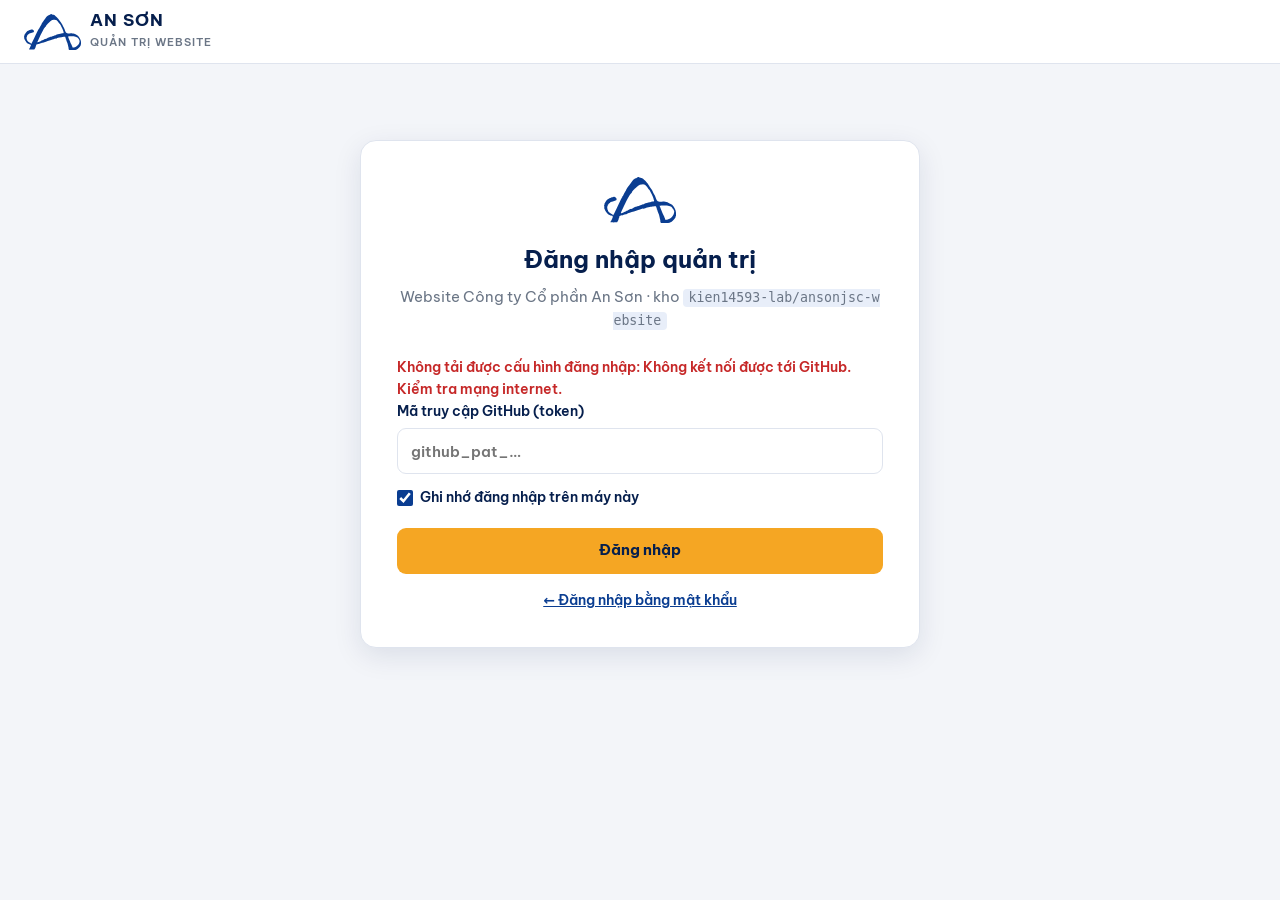
==== admin/index.html @ 313c27a5 "Thêm trang quản trị bài viết, mục Tin tức và workflow xuất bản tự động - admin/: đăng nhập tên + mật" ====
<!DOCTYPE html>
<html lang="vi">
<head>
<meta charset="utf-8">
<meta name="viewport" content="width=device-width, initial-scale=1">
<meta name="robots" content="noindex, nofollow">
<title>Quản trị website – Công ty Cổ phần An Sơn</title>
<link rel="icon" href="../assets/img/favicon.ico" sizes="32x32">
<link rel="preconnect" href="https://fonts.googleapis.com">
<link rel="preconnect" href="https://fonts.gstatic.com" crossorigin>
<link href="https://fonts.googleapis.com/css2?family=Be+Vietnam+Pro:wght@400;500;600;700;800&display=swap" rel="stylesheet">
<link rel="stylesheet" href="https://uicdn.toast.com/editor/latest/toastui-editor.min.css">
<link rel="stylesheet" href="admin.css">
</head>
<body>

<!-- ===== Thanh trên cùng ===== -->
<header class="topbar">
  <a class="brand" href="../index.html" target="_blank" rel="noopener" title="Mở website">
    <img src="../assets/img/logo-mark.svg" alt="An Sơn" width="56" height="36">
    <span><strong>AN SƠN</strong><small>Quản trị website</small></span>
  </a>
  <nav class="topnav" id="topnav" hidden>
    <button class="navbtn active" data-go="list">Bài viết</button>
    <a class="navbtn" href="../tin-tuc.html" target="_blank" rel="noopener">Xem website ↗</a>
  </nav>
  <div class="userbox" id="userbox" hidden>
    <img id="user-avatar" alt="" width="28" height="28">
    <span id="user-login"></span>
    <button class="btn btn-ghost btn-sm" id="btn-password" type="button" title="Đổi mật khẩu hoặc token">Đổi mật khẩu</button>
    <button class="btn btn-ghost btn-sm" id="btn-logout" type="button">Đăng xuất</button>
  </div>
</header>

<!-- ===== Trạng thái xuất bản ===== -->
<div class="deploy" id="deploy" hidden>
  <span class="dot"></span>
  <span class="msg" id="deploy-msg"></span>
  <a id="deploy-link" href="#" target="_blank" rel="noopener" hidden>Xem trang ↗</a>
  <button class="close" id="deploy-close" type="button" aria-label="Đóng">×</button>
</div>

<main class="main">

  <!-- ===== Đăng nhập ===== -->
  <section class="view" id="view-login">
    <div class="login-card">
      <div class="login-head">
        <img src="../assets/img/logo-mark.svg" alt="" width="72" height="46">
        <h1>Đăng nhập quản trị</h1>
        <p class="muted">Website Công ty Cổ phần An Sơn · kho <code id="repo-name"></code></p>
      </div>
      <div class="loading" id="login-loading"><span class="spinner"></span> Đang kiểm tra cấu hình đăng nhập…</div>
      <p class="error" id="login-fatal" hidden></p>

      <!-- Đăng nhập bằng tên + mật khẩu -->
      <form id="login-form" class="login-form" hidden>
        <label>Tên đăng nhập
          <input type="text" id="user-input" autocomplete="username" required spellcheck="false" autocapitalize="off">
        </label>
        <label>Mật khẩu
          <span class="pw-row">
            <input type="password" id="pass-input" autocomplete="current-password" required>
            <button type="button" class="btn btn-ghost btn-sm pw-toggle" data-for="pass-input">Hiện</button>
          </span>
        </label>
        <label class="check"><input type="checkbox" id="remember" checked> Ghi nhớ đăng nhập trên máy này</label>
        <button class="btn btn-primary" type="submit" id="btn-login">Đăng nhập</button>
        <p class="error" id="login-error" hidden></p>
        <p class="links small">
          <button type="button" class="link-btn" id="link-reset">Quên mật khẩu / thiết lập lại</button> ·
          <button type="button" class="link-btn" id="link-token-login">Đăng nhập bằng token GitHub</button>
        </p>
      </form>

      <!-- Đăng nhập bằng token GitHub (dành cho chủ kho) -->
      <form id="token-form" class="login-form" hidden autocomplete="off">
        <label>Mã truy cập GitHub (token)
          <input type="password" id="token-input" placeholder="github_pat_…" spellcheck="false" autocomplete="off">
        </label>
        <label class="check"><input type="checkbox" id="remember-token" checked> Ghi nhớ đăng nhập trên máy này</label>
        <button class="btn btn-primary" type="submit" id="btn-token-login">Đăng nhập</button>
        <p class="error" id="token-error" hidden></p>
        <p class="links small"><button type="button" class="link-btn" id="link-pass-login">← Đăng nhập bằng mật khẩu</button></p>
      </form>
    </div>
  </section>

  <!-- ===== Thiết lập đăng nhập (lần đầu / đổi mật khẩu / đổi token) ===== -->
  <section class="view" id="view-setup" hidden>
    <div class="login-card wide">
      <div class="login-head">
        <img src="../assets/img/logo-mark.svg" alt="" width="72" height="46">
        <h1 id="setup-title">Thiết lập đăng nhập</h1>
        <p class="muted" id="setup-intro">Chỉ làm một lần. Sau bước này, người được cấp mật khẩu có thể đăng nhập bằng <strong>tên đăng nhập + mật khẩu</strong> từ bất kỳ máy nào.</p>
      </div>
      <form id="setup-form" autocomplete="off">
        <section class="step">
          <h3><span class="num">1</span> Mã truy cập GitHub (token)</h3>
          <details class="help" id="setup-help" open>
            <summary>Cách tạo token (khoảng 1 phút)</summary>
            <ol>
              <li>Đăng nhập GitHub bằng tài khoản <strong id="help-owner"></strong>, rồi mở <a id="help-token-link" href="https://github.com/settings/personal-access-tokens/new" target="_blank" rel="noopener">github.com/settings/personal-access-tokens/new</a>.</li>
              <li><em>Token name</em>: <code>Quan tri website</code>. <em>Expiration</em>: chọn <strong>Custom</strong> và đặt ngày xa nhất được phép (tối đa 1 năm; khi hết hạn chỉ cần thiết lập lại).</li>
              <li><em>Repository access</em> → <strong>Only select repositories</strong> → chọn <code id="help-repo"></code>.</li>
              <li><em>Permissions</em> → <em>Repository permissions</em> → <strong>Contents: Read and write</strong> (Metadata tự bật ở mức Read).</li>
              <li>Bấm <strong>Generate token</strong>, sao chép chuỗi <code>github_pat_…</code> và dán vào ô dưới.</li>
            </ol>
          </details>
          <label>Token <span class="muted" id="setup-token-note"></span>
            <input type="password" id="setup-token" placeholder="github_pat_…" spellcheck="false" autocomplete="off">
          </label>
        </section>

        <section class="step">
          <h3><span class="num">2</span> Tên đăng nhập và mật khẩu</h3>
          <label>Tên đăng nhập
            <input type="text" id="setup-user" value="admin" required maxlength="32" spellcheck="false" autocapitalize="off" autocomplete="off">
          </label>
          <label>Mật khẩu <span class="muted">(tối thiểu 12 ký tự – đã tạo sẵn mật khẩu mạnh, bạn có thể tự đổi)</span>
            <span class="pw-row">
              <input type="text" id="setup-pass" required minlength="12" spellcheck="false" autocomplete="new-password">
              <button type="button" class="btn btn-ghost btn-sm" id="btn-gen-pass" title="Tạo mật khẩu khác">⟳</button>
              <button type="button" class="btn btn-ghost btn-sm" id="btn-copy-pass">Sao chép</button>
            </span>
            <small id="pass-strength"></small>
          </label>
          <p class="note warn"><strong>Hãy lưu mật khẩu này lại ngay.</strong> Mật khẩu không được lưu ở bất kỳ đâu và không thể khôi phục – nếu quên, chỉ có thể thiết lập lại bằng token GitHub mới. Ai biết mật khẩu đều có thể đăng bài, sửa bài.</p>
        </section>

        <div class="row between">
          <label class="check"><input type="checkbox" id="setup-remember" checked> Ghi nhớ đăng nhập trên máy này</label>
          <span class="row">
            <button type="button" class="btn btn-ghost" id="setup-cancel">Huỷ</button>
            <button class="btn btn-primary" type="submit" id="btn-setup">Hoàn tất thiết lập</button>
          </span>
        </div>
        <p class="error" id="setup-error" hidden></p>
        <p class="links small" id="setup-skip-row"><button type="button" class="link-btn" id="link-setup-skip">Bỏ qua – đăng nhập bằng token GitHub</button></p>
      </form>
    </div>
  </section>

  <!-- ===== Danh sách bài viết ===== -->
  <section class="view" id="view-list" hidden>
    <div class="page-head">
      <div>
        <h1>Bài viết</h1>
        <p class="muted" id="list-summary">Đang tải…</p>
      </div>
      <div class="actions">
        <input type="search" id="search" placeholder="Tìm bài viết…">
        <button class="btn btn-ghost" id="btn-reload" type="button" title="Tải lại danh sách">⟳</button>
        <button class="btn btn-primary" id="btn-new" type="button">+ Viết bài mới</button>
      </div>
    </div>
    <div class="table-card">
      <table class="posts" id="posts-table">
        <thead><tr><th>Tiêu đề</th><th>Danh mục</th><th>Ngày đăng</th><th>Trạng thái</th><th class="right">Thao tác</th></tr></thead>
        <tbody id="posts-body"></tbody>
      </table>
      <div class="empty" id="posts-empty" hidden>
        <p><strong>Chưa có bài viết nào.</strong></p>
        <p class="muted">Bấm “Viết bài mới” để đăng bài đầu tiên.</p>
      </div>
      <div class="loading" id="posts-loading"><span class="spinner"></span> Đang tải danh sách bài viết…</div>
    </div>
  </section>

  <!-- ===== Soạn / sửa bài ===== -->
  <section class="view" id="view-editor" hidden>
    <div class="page-head">
      <div>
        <button class="btn btn-ghost btn-sm" id="btn-back" type="button">← Danh sách</button>
        <h1 id="editor-title">Viết bài mới</h1>
      </div>
      <div class="actions">
        <label class="check publish"><input type="checkbox" id="f-published" checked> Hiển thị trên website</label>
        <button class="btn btn-ghost" id="btn-cancel" type="button">Huỷ</button>
        <button class="btn btn-primary" id="btn-save" type="button">Lưu &amp; xuất bản</button>
      </div>
    </div>

    <div class="editor-grid">
      <div class="editor-main">
        <label>Tiêu đề bài viết *
          <input type="text" id="f-title" placeholder="Ví dụ: Khởi công dự án nâng cấp đường ĐT.782" required maxlength="160">
        </label>
        <label>Tóm tắt <span class="muted">(hiển thị ở danh sách tin &amp; khi chia sẻ mạng xã hội)</span>
          <textarea id="f-summary" rows="2" maxlength="300" placeholder="1–2 câu tóm tắt nội dung bài viết"></textarea>
        </label>
        <div class="field">
          <span class="label">Nội dung *</span>
          <div id="editor"></div>
          <textarea id="f-body-fallback" rows="18" hidden placeholder="Nội dung bài viết (định dạng Markdown)"></textarea>
        </div>
      </div>
      <aside class="editor-side">
        <div class="side-card">
          <h3>Thông tin</h3>
          <label>Danh mục
            <select id="f-category"></select>
          </label>
          <label>Ngày đăng
            <input type="date" id="f-date">
          </label>
          <label>Đường dẫn (slug)
            <input type="text" id="f-slug" spellcheck="false" placeholder="tu-dong-tao-tu-tieu-de">
            <small class="muted">Địa chỉ bài: <code id="slug-preview">tin-tuc/…html</code></small>
          </label>
        </div>
        <div class="side-card">
          <h3>Ảnh đại diện</h3>
          <div class="cover" id="cover-box">
            <img id="cover-img" alt="" hidden>
            <span class="placeholder" id="cover-placeholder">Chưa có ảnh</span>
          </div>
          <div class="row">
            <label class="btn btn-ghost btn-sm file-btn">Tải ảnh lên<input type="file" id="f-cover-file" accept="image/*" hidden></label>
            <button class="btn btn-ghost btn-sm" id="btn-cover-clear" type="button">Bỏ ảnh</button>
          </div>
          <small class="muted">Nên dùng ảnh ngang tỷ lệ 16:9, dưới 1 MB.</small>
          <input type="hidden" id="f-cover">
        </div>
        <div class="side-card muted small">
          <strong>Mẹo:</strong> dán ảnh trực tiếp vào khung soạn thảo để tải lên. Liên kết tới trang khác của website dùng dạng <code>../lien-he.html</code>.
        </div>
      </aside>
    </div>
  </section>
</main>

<div class="toast-wrap" id="toasts"></div>

<!-- Hộp thoại xác nhận -->
<dialog id="confirm">
  <form method="dialog">
    <h3 id="confirm-title">Xác nhận</h3>
    <p id="confirm-msg"></p>
    <div class="row right">
      <button class="btn btn-ghost" value="cancel">Huỷ</button>
      <button class="btn btn-danger" value="ok" id="confirm-ok">Xoá</button>
    </div>
  </form>
</dialog>

<script src="https://uicdn.toast.com/editor/latest/toastui-editor-all.min.js"></script>
<script src="config.js"></script>
<script src="admin.js"></script>
</body>
</html>
---- admin/admin.css ----
/* Trang quản trị – ANSON JSC */
:root {
  --navy: #0a3d91; --navy-700: #082f70; --navy-900: #061f4d; --navy-50: #e8eef9;
  --accent: #f5a623; --bg: #f3f5f9; --line: #dfe4ee; --text: #1a2233; --muted: #6b7686;
  --danger: #c62828; --ok: #1b8a4b; --radius: 12px; --shadow: 0 8px 28px rgba(6, 31, 77, 0.10);
  --font: "Be Vietnam Pro", system-ui, -apple-system, "Segoe UI", Roboto, Arial, sans-serif;
}
* { box-sizing: border-box; }
html, body { margin: 0; }
body { font-family: var(--font); color: var(--text); background: var(--bg); font-size: 15px; line-height: 1.55; min-height: 100vh; }
a { color: var(--navy); text-decoration: none; }
h1 { font-size: 1.5rem; margin: 0; color: var(--navy-900); }
h3 { font-size: 0.95rem; margin: 0 0 0.75rem; color: var(--navy-900); text-transform: uppercase; letter-spacing: 0.04em; }
code { background: var(--navy-50); padding: 0.1em 0.4em; border-radius: 4px; font-size: 0.9em; word-break: break-all; }
.muted { color: var(--muted); }
.small { font-size: 0.86rem; }
[hidden] { display: none !important; }

/* ---------- Top bar ---------- */
.topbar { position: sticky; top: 0; z-index: 20; display: flex; align-items: center; gap: 1.5rem; padding: 0 1.5rem; height: 64px; background: #fff; border-bottom: 1px solid var(--line); }
.brand { display: flex; align-items: center; gap: 0.6rem; color: var(--navy-900); }
.brand img { height: 36px; width: auto; }
.brand strong { display: block; font-size: 1.05rem; letter-spacing: 0.06em; line-height: 1.1; }
.brand small { font-size: 0.7rem; text-transform: uppercase; letter-spacing: 0.08em; color: var(--muted); font-weight: 600; }
.topnav { display: flex; gap: 0.25rem; }
.navbtn { border: 0; background: none; font: inherit; font-weight: 600; color: var(--text); padding: 0.55rem 0.9rem; border-radius: 8px; cursor: pointer; }
.navbtn:hover { background: var(--navy-50); color: var(--navy); }
.navbtn.active { color: var(--navy); background: var(--navy-50); }
.userbox { margin-left: auto; display: flex; align-items: center; gap: 0.6rem; font-weight: 600; font-size: 0.9rem; }
.userbox img { border-radius: 50%; background: var(--navy-50); }

/* ---------- Deploy status ---------- */
.deploy { display: flex; align-items: center; gap: 0.75rem; padding: 0.6rem 1.5rem; background: #fff7e6; border-bottom: 1px solid #f8dfae; font-size: 0.9rem; font-weight: 600; color: #7a4b00; }
.deploy .dot { width: 10px; height: 10px; border-radius: 50%; background: var(--accent); flex: none; animation: pulse 1.2s infinite; }
.deploy.ok { background: #e9f7ee; border-color: #bfe4cc; color: #145c33; }
.deploy.ok .dot { background: var(--ok); animation: none; }
.deploy.err { background: #fdecec; border-color: #f3bcbc; color: #7f1d1d; }
.deploy.err .dot { background: var(--danger); animation: none; }
.deploy a { font-weight: 700; text-decoration: underline; }
.deploy .close { margin-left: auto; border: 0; background: none; font-size: 1.3rem; line-height: 1; cursor: pointer; color: inherit; opacity: 0.6; }
@keyframes pulse { 0%, 100% { transform: scale(1); opacity: 1; } 50% { transform: scale(1.4); opacity: 0.5; } }

/* ---------- Layout ---------- */
.main { width: min(1200px, 100% - 2rem); margin: 0 auto; padding: 1.75rem 0 4rem; }
.page-head { display: flex; align-items: flex-end; justify-content: space-between; gap: 1rem; flex-wrap: wrap; margin-bottom: 1.25rem; }
.page-head .actions { display: flex; align-items: center; gap: 0.6rem; flex-wrap: wrap; }
.page-head p { margin: 0.2rem 0 0; }

/* ---------- Buttons / form ---------- */
.btn { display: inline-flex; align-items: center; justify-content: center; gap: 0.4rem; padding: 0.65rem 1.1rem; border-radius: 9px; border: 1px solid transparent; font: inherit; font-weight: 700; font-size: 0.92rem; cursor: pointer; transition: background 0.15s, transform 0.15s, box-shadow 0.15s; white-space: nowrap; }
.btn:disabled { opacity: 0.6; cursor: progress; }
.btn-primary { background: var(--accent); color: var(--navy-900); }
.btn-primary:hover:not(:disabled) { background: #e2951a; transform: translateY(-1px); box-shadow: var(--shadow); }
.btn-ghost { background: #fff; border-color: var(--line); color: var(--navy); }
.btn-ghost:hover:not(:disabled) { background: var(--navy-50); }
.btn-danger { background: var(--danger); color: #fff; }
.btn-danger:hover { background: #a61f1f; }
.btn-sm { padding: 0.45rem 0.8rem; font-size: 0.85rem; }
.btn-link { background: none; border: 0; color: var(--navy); font: inherit; font-weight: 600; cursor: pointer; padding: 0.3rem 0.5rem; border-radius: 6px; }
.btn-link:hover { background: var(--navy-50); }
.btn-link.danger { color: var(--danger); }
.btn-link.danger:hover { background: #fdecec; }
label { display: block; font-weight: 600; font-size: 0.88rem; color: var(--navy-900); margin-bottom: 0.9rem; }
label .muted { font-weight: 500; }
input[type="text"], input[type="password"], input[type="date"], input[type="search"], select, textarea {
  display: block; width: 100%; margin-top: 0.35rem; padding: 0.65rem 0.8rem; border: 1px solid var(--line); border-radius: 9px; font: inherit; font-size: 0.95rem; background: #fff; color: var(--text);
}
input:focus, select:focus, textarea:focus { outline: 2px solid rgba(10, 61, 145, 0.25); border-color: var(--navy); }
textarea { resize: vertical; }
input[type="search"] { width: 240px; margin: 0; }
.check { display: inline-flex; align-items: center; gap: 0.45rem; font-weight: 600; cursor: pointer; margin: 0; }
.check input { width: 16px; height: 16px; accent-color: var(--navy); margin: 0; }
.row { display: flex; gap: 0.5rem; flex-wrap: wrap; align-items: center; }
.row.right { justify-content: flex-end; }
.file-btn { cursor: pointer; }
.file-btn.disabled { opacity: 0.6; pointer-events: none; }
.field .label { display: block; font-weight: 600; font-size: 0.88rem; color: var(--navy-900); margin-bottom: 0.35rem; }
.error { color: var(--danger); font-weight: 600; font-size: 0.9rem; margin: 0.75rem 0 0; }

/* ---------- Login ---------- */
.login-card { max-width: 560px; margin: 3rem auto; background: #fff; border: 1px solid var(--line); border-radius: 16px; padding: 2.25rem; box-shadow: var(--shadow); }
.login-card.wide { max-width: 760px; }
.login-head { text-align: center; margin-bottom: 1.5rem; }
.login-head img { height: 46px; width: auto; margin-bottom: 0.75rem; }
.login-head h1 { margin-bottom: 0.5rem; }
.login-head p { margin: 0; font-size: 0.92rem; }
.login-form .btn-primary { width: 100%; margin-top: 1rem; }
.login-form .check { margin-top: -0.25rem; }
.links { text-align: center; margin: 1rem 0 0; color: var(--muted); }
.link-btn { background: none; border: 0; padding: 0; font: inherit; font-weight: 600; color: var(--navy); text-decoration: underline; cursor: pointer; }
.pw-row { display: flex; gap: 0.5rem; align-items: stretch; margin-top: 0.35rem; }
.pw-row input { flex: 1; margin-top: 0; min-width: 0; }
.pw-row .btn { flex: none; }
#setup-pass { font-family: ui-monospace, Consolas, "Courier New", monospace; letter-spacing: 0.04em; }
#pass-strength { display: block; margin-top: 0.35rem; font-weight: 600; font-size: 0.82rem; color: var(--muted); }
#pass-strength.weak { color: var(--danger); }
#pass-strength.ok { color: #b26a00; }
#pass-strength.strong { color: var(--ok); }
.step { border: 1px solid var(--line); border-radius: var(--radius); padding: 1.25rem 1.5rem 0.5rem; margin-bottom: 1.25rem; }
.step h3 { display: flex; align-items: center; gap: 0.6rem; text-transform: none; letter-spacing: 0; font-size: 1.02rem; }
.step .num { display: inline-flex; align-items: center; justify-content: center; width: 26px; height: 26px; border-radius: 50%; background: var(--navy); color: #fff; font-size: 0.85rem; font-weight: 700; flex: none; }
.step .help { margin: 0 0 1rem; border-top: 0; padding-top: 0; }
.note { font-size: 0.88rem; margin: 0 0 0.9rem; padding: 0.7rem 0.9rem; border-radius: 8px; line-height: 1.5; }
.note.warn { background: #fff7e6; border-left: 4px solid var(--accent); color: #6b4200; }
.row.between { justify-content: space-between; }
.help { margin-top: 1.5rem; border-top: 1px solid var(--line); padding-top: 1rem; font-size: 0.9rem; }
.help summary { cursor: pointer; font-weight: 700; color: var(--navy); }
.help ol { padding-left: 1.3rem; margin: 0.75rem 0; }
.help li { margin: 0.35rem 0; }

/* ---------- Danh sách ---------- */
.table-card { background: #fff; border: 1px solid var(--line); border-radius: var(--radius); overflow: hidden; }
table.posts { width: 100%; border-collapse: collapse; font-size: 0.92rem; }
table.posts th { text-align: left; font-size: 0.75rem; text-transform: uppercase; letter-spacing: 0.06em; color: var(--muted); padding: 0.85rem 1rem; border-bottom: 1px solid var(--line); background: #fafbfd; }
table.posts td { padding: 0.85rem 1rem; border-bottom: 1px solid var(--line); vertical-align: middle; }
table.posts tr:last-child td { border-bottom: 0; }
table.posts tr:hover td { background: #fafbfd; }
table.posts .right, table.posts td.right { text-align: right; white-space: nowrap; }
.post-title { display: flex; align-items: center; gap: 0.8rem; }
.post-title img { width: 64px; height: 42px; object-fit: cover; border-radius: 6px; background: var(--navy-50); flex: none; }
.post-title .noimg { width: 64px; height: 42px; border-radius: 6px; background: var(--navy-50); flex: none; }
.post-title strong { display: block; color: var(--navy-900); }
.post-title small { color: var(--muted); }
.chip { display: inline-block; padding: 0.2rem 0.6rem; border-radius: 999px; background: var(--navy-50); color: var(--navy); font-size: 0.75rem; font-weight: 700; white-space: nowrap; }
.chip.ok { background: #e9f7ee; color: #145c33; }
.chip.draft { background: #f1f3f7; color: var(--muted); }
.empty, .loading { padding: 3rem 1rem; text-align: center; }
.empty p { margin: 0.25rem 0; }
.spinner { display: inline-block; width: 16px; height: 16px; border: 2px solid var(--line); border-top-color: var(--navy); border-radius: 50%; animation: spin 0.8s linear infinite; vertical-align: -3px; margin-right: 0.4rem; }
@keyframes spin { to { transform: rotate(360deg); } }

/* ---------- Editor ---------- */
.editor-grid { display: grid; grid-template-columns: minmax(0, 1fr) 320px; gap: 1.5rem; align-items: start; }
.editor-main, .side-card { background: #fff; border: 1px solid var(--line); border-radius: var(--radius); padding: 1.25rem; }
.editor-side { display: grid; gap: 1rem; position: sticky; top: 80px; }
.side-card label:last-child { margin-bottom: 0; }
#editor { margin-top: 0; }
.toastui-editor-defaultUI { border-color: var(--line) !important; border-radius: 9px; overflow: hidden; font-family: var(--font); }
.toastui-editor-contents, .toastui-editor-md-container .toastui-editor { font-family: var(--font) !important; font-size: 15px !important; }
.toastui-editor-contents p, .toastui-editor-contents li { line-height: 1.7; }
.toastui-editor-contents img { max-width: 100%; border-radius: 8px; }
.cover { aspect-ratio: 16/9; border: 1px dashed var(--line); border-radius: 9px; background: #fafbfd; display: grid; place-items: center; overflow: hidden; margin-bottom: 0.6rem; }
.cover img { width: 100%; height: 100%; object-fit: cover; }
.cover .placeholder { color: var(--muted); font-size: 0.85rem; }
.publish { background: var(--navy-50); padding: 0.5rem 0.8rem; border-radius: 9px; }
#slug-preview { display: inline-block; margin-top: 0.3rem; }

/* ---------- Toast & dialog ---------- */
.toast-wrap { position: fixed; right: 1rem; bottom: 1rem; display: grid; gap: 0.5rem; z-index: 50; }
.toast { background: var(--navy-900); color: #fff; padding: 0.75rem 1rem; border-radius: 9px; box-shadow: var(--shadow); font-weight: 600; font-size: 0.9rem; max-width: 380px; animation: fadein 0.2s; }
.toast.err { background: var(--danger); }
.toast.ok { background: var(--ok); }
@keyframes fadein { from { opacity: 0; transform: translateY(8px); } }
dialog { border: 0; border-radius: 14px; padding: 1.5rem; max-width: 420px; box-shadow: var(--shadow); font-family: var(--font); }
dialog::backdrop { background: rgba(6, 31, 77, 0.45); }
dialog h3 { text-transform: none; font-size: 1.1rem; letter-spacing: 0; }
dialog p { margin: 0 0 1.25rem; color: var(--text); }

@media (max-width: 900px) {
  .editor-grid { grid-template-columns: 1fr; }
  .editor-side { position: static; }
  .topbar { gap: 0.75rem; padding: 0 1rem; }
  .topnav .navbtn:not(.active) { display: none; }
  table.posts th:nth-child(3), table.posts td:nth-child(3) { display: none; }
  input[type="search"] { width: 160px; }
}
@media (max-width: 600px) {
  table.posts th:nth-child(2), table.posts td:nth-child(2) { display: none; }
  .post-title img, .post-title .noimg { display: none; }
  .brand small { display: none; }
}
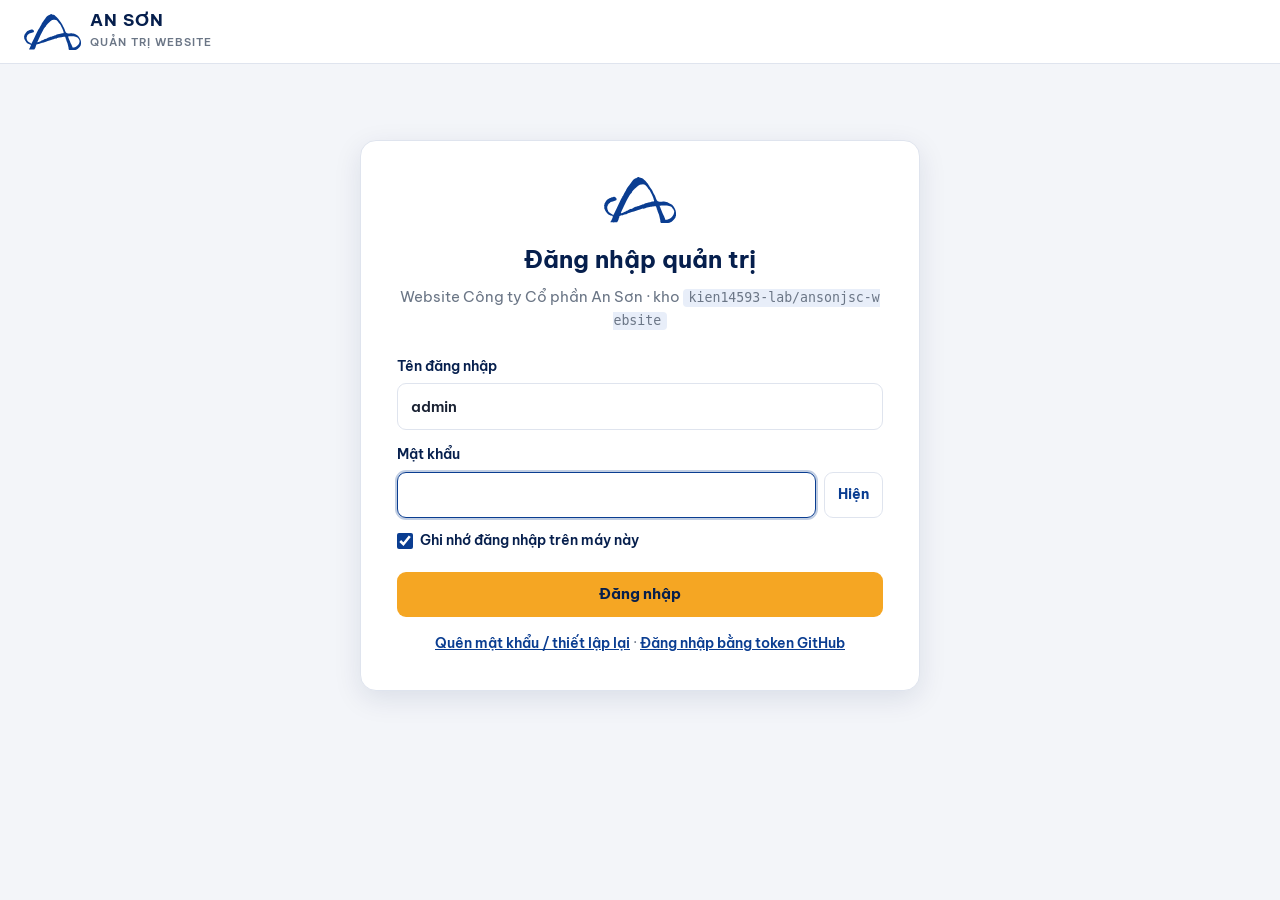
==== commit c6038554: "Trang quản trị: thêm mục Nội dung trang; chuyển toàn bộ dữ liệu sang content/site.json - content/sit" ====
--- a/admin/index.html
+++ b/admin/index.html
@@ -22,7 +22,8 @@
   </a>
   <nav class="topnav" id="topnav" hidden>
     <button class="navbtn active" data-go="list">Bài viết</button>
-    <a class="navbtn" href="../tin-tuc.html" target="_blank" rel="noopener">Xem website ↗</a>
+    <button class="navbtn" data-go="content">Nội dung trang</button>
+    <a class="navbtn" href="../index.html" target="_blank" rel="noopener">Xem website ↗</a>
   </nav>
   <div class="userbox" id="userbox" hidden>
     <img id="user-avatar" alt="" width="28" height="28">
@@ -228,6 +229,29 @@
       </aside>
     </div>
   </section>
+
+  <!-- ===== Nội dung các trang (thông tin công ty, nhân sự, thiết bị, hợp đồng, dự án…) ===== -->
+  <section class="view" id="view-content" hidden>
+    <div class="page-head">
+      <div>
+        <h1>Nội dung trang</h1>
+        <p class="muted">Sửa thông tin hiển thị trên Trang chủ, Giới thiệu, Năng lực, Dự án, Liên hệ. Bấm <strong>Lưu</strong> để website cập nhật (1–2 phút).</p>
+      </div>
+      <div class="actions">
+        <span class="chip draft" id="content-dirty" hidden>Chưa lưu</span>
+        <button class="btn btn-ghost" id="content-reload" type="button" title="Tải lại từ kho, bỏ thay đổi chưa lưu">⟳</button>
+        <button class="btn btn-primary" id="content-save" type="button">Lưu &amp; cập nhật website</button>
+      </div>
+    </div>
+    <div class="content-grid">
+      <nav class="content-nav" id="content-nav" aria-label="Các phần nội dung"></nav>
+      <div class="content-main">
+        <div class="loading" id="content-loading"><span class="spinner"></span> Đang tải nội dung…</div>
+        <p class="error" id="content-error" hidden></p>
+        <div id="content-form"></div>
+      </div>
+    </div>
+  </section>
 </main>
 
 <div class="toast-wrap" id="toasts"></div>
@@ -247,5 +271,6 @@
 <script src="https://uicdn.toast.com/editor/latest/toastui-editor-all.min.js"></script>
 <script src="config.js"></script>
 <script src="admin.js"></script>
+<script src="content.js"></script>
 </body>
 </html>
--- a/admin/admin.css
+++ b/admin/admin.css
@@ -160,7 +160,8 @@
   .editor-grid { grid-template-columns: 1fr; }
   .editor-side { position: static; }
   .topbar { gap: 0.75rem; padding: 0 1rem; }
-  .topnav .navbtn:not(.active) { display: none; }
+  .topnav .navbtn:not(.active):not(button) { display: none; }
+  .topnav .navbtn { padding: 0.4rem 0.6rem; font-size: 0.85rem; }
   table.posts th:nth-child(3), table.posts td:nth-child(3) { display: none; }
   input[type="search"] { width: 160px; }
 }
@@ -169,3 +170,75 @@
   .post-title img, .post-title .noimg { display: none; }
   .brand small { display: none; }
 }
+
+/* ================= Nội dung trang (content.js) ================= */
+.content-grid { display: grid; grid-template-columns: 250px minmax(0, 1fr); gap: 1.25rem; align-items: start; }
+.content-nav { position: sticky; top: 76px; background: #fff; border: 1px solid var(--line); border-radius: var(--radius); padding: 0.5rem; max-height: calc(100vh - 100px); overflow: auto; }
+.content-nav .grp { font-size: 0.72rem; font-weight: 800; letter-spacing: 0.08em; text-transform: uppercase; color: var(--muted); padding: 0.75rem 0.7rem 0.3rem; }
+.content-nav button { display: flex; align-items: center; justify-content: space-between; gap: 0.5rem; width: 100%; text-align: left; padding: 0.5rem 0.7rem; border: 0; border-radius: 8px; background: none; font: inherit; font-size: 0.9rem; font-weight: 600; color: var(--text); cursor: pointer; }
+.content-nav button:hover { background: var(--bg); }
+.content-nav button.active { background: var(--navy-50); color: var(--navy); }
+.content-nav button .n { font-size: 0.72rem; font-weight: 700; color: var(--muted); background: var(--bg); border-radius: 999px; padding: 0.1rem 0.5rem; }
+.content-nav button.active .n { background: #fff; }
+.content-main { background: #fff; border: 1px solid var(--line); border-radius: var(--radius); padding: 1.25rem 1.5rem 1.5rem; min-height: 320px; }
+.sec-head { display: flex; align-items: flex-start; justify-content: space-between; gap: 1rem; flex-wrap: wrap; margin-bottom: 1.1rem; padding-bottom: 0.9rem; border-bottom: 1px solid var(--line); }
+.sec-head h2 { margin: 0; font-size: 1.15rem; color: var(--navy-900); }
+.sec-head p { margin: 0.3rem 0 0; font-size: 0.88rem; max-width: 60ch; }
+.fields { display: grid; grid-template-columns: repeat(2, minmax(0, 1fr)); gap: 0 1.25rem; }
+.fld { margin-bottom: 0.9rem; min-width: 0; }
+.fld.full { grid-column: 1 / -1; }
+.fld .label { display: block; font-weight: 600; font-size: 0.88rem; color: var(--navy-900); margin-bottom: 0.4rem; }
+.fld .hint { display: block; font-weight: 500; font-size: 0.8rem; color: var(--muted); margin-top: 0.3rem; }
+.fld input[type="number"] { display: block; width: 100%; margin-top: 0.35rem; padding: 0.65rem 0.8rem; border: 1px solid var(--line); border-radius: 9px; font: inherit; font-size: 0.95rem; background: #fff; color: var(--text); }
+.nums { display: flex; gap: 0.4rem; flex-wrap: wrap; }
+.nums input { flex: 1 1 120px; margin-top: 0 !important; }
+details.item { border: 1px solid var(--line); border-radius: 10px; margin-bottom: 0.6rem; background: #fff; }
+details.item[open] { box-shadow: 0 4px 16px rgba(6, 31, 77, 0.06); }
+details.item summary { display: flex; align-items: center; gap: 0.7rem; padding: 0.65rem 0.8rem; cursor: pointer; list-style: none; font-weight: 600; color: var(--navy-900); }
+details.item summary::-webkit-details-marker { display: none; }
+details.item summary::before { content: "▸"; color: var(--muted); font-size: 0.85rem; transition: transform 0.15s; }
+details.item[open] summary::before { transform: rotate(90deg); }
+details.item .idx { min-width: 1.6rem; text-align: center; font-size: 0.75rem; font-weight: 700; color: var(--muted); background: var(--bg); border-radius: 6px; padding: 0.15rem 0.3rem; }
+details.item .ttl { flex: 1; min-width: 0; overflow: hidden; text-overflow: ellipsis; white-space: nowrap; }
+details.item .cnt { font-size: 0.75rem; font-weight: 600; color: var(--muted); white-space: nowrap; }
+details.item .item-body { padding: 0.9rem 0.9rem 0.2rem; border-top: 1px solid var(--line); }
+.item-actions { display: inline-flex; gap: 0.15rem; margin-left: auto; }
+.iconbtn { width: 28px; height: 28px; border: 1px solid transparent; border-radius: 6px; background: none; color: var(--navy); font: inherit; font-size: 0.75rem; cursor: pointer; display: inline-flex; align-items: center; justify-content: center; }
+.iconbtn:hover:not(:disabled) { background: var(--navy-50); border-color: var(--line); }
+.iconbtn:disabled { opacity: 0.3; cursor: default; }
+.iconbtn.danger { color: var(--danger); }
+.iconbtn.danger:hover:not(:disabled) { background: #fdecec; }
+.add-row { margin-top: 0.4rem; }
+.table-wrap { overflow-x: auto; border: 1px solid var(--line); border-radius: 10px; }
+table.edit-table { width: 100%; border-collapse: collapse; font-size: 0.88rem; }
+table.edit-table th { text-align: left; font-size: 0.75rem; text-transform: uppercase; letter-spacing: 0.04em; color: var(--muted); padding: 0.55rem 0.5rem; background: var(--bg); border-bottom: 1px solid var(--line); white-space: nowrap; }
+table.edit-table td { padding: 0.3rem 0.35rem; border-bottom: 1px solid var(--line); vertical-align: top; }
+table.edit-table tr:last-child td { border-bottom: 0; }
+table.edit-table td.idx { color: var(--muted); font-size: 0.78rem; padding-top: 0.75rem; text-align: center; }
+table.edit-table td.acts { white-space: nowrap; padding-top: 0.5rem; }
+table.edit-table input, table.edit-table select, table.edit-table textarea { margin-top: 0; padding: 0.45rem 0.55rem; font-size: 0.88rem; border-radius: 7px; min-width: 90px; }
+table.edit-table textarea { min-height: 2.4rem; }
+.img-list { display: flex; flex-wrap: wrap; gap: 0.6rem; }
+.img-item { position: relative; width: 150px; }
+.img-item img, .img-single img { width: 100%; height: 100px; object-fit: cover; border-radius: 8px; border: 1px solid var(--line); background: var(--bg); display: block; }
+.img-item .item-actions { position: absolute; left: 0; right: 0; bottom: 0; margin: 0; justify-content: center; gap: 0.3rem; padding: 0.3rem; background: linear-gradient(transparent, rgba(6, 31, 77, 0.65)); border-radius: 0 0 8px 8px; opacity: 0; transition: opacity 0.15s; }
+.img-item:hover .item-actions, .img-item:focus-within .item-actions { opacity: 1; }
+.img-item .iconbtn { background: #fff; }
+.noimg { display: flex; align-items: center; justify-content: center; width: 100%; height: 100px; border: 2px dashed var(--line); border-radius: 8px; color: var(--muted); font-size: 0.85rem; font-weight: 600; background: var(--bg); }
+.noimg.addimg { cursor: pointer; font: inherit; font-weight: 700; color: var(--navy); }
+.noimg.addimg:hover { border-color: var(--navy); background: var(--navy-50); }
+.img-single { display: flex; gap: 1rem; align-items: flex-start; flex-wrap: wrap; }
+.img-single img, .img-single .noimg { width: 220px; height: 150px; }
+.img-tools { display: flex; flex-direction: column; gap: 0.5rem; align-items: flex-start; }
+.img-tools small { color: var(--muted); word-break: break-all; }
+.file-row { display: flex; align-items: center; gap: 0.75rem; flex-wrap: wrap; }
+.file-row code { background: var(--bg); padding: 0.3rem 0.5rem; border-radius: 6px; font-size: 0.85rem; }
+
+@media (max-width: 900px) {
+  .content-grid { grid-template-columns: 1fr; }
+  .content-nav { position: static; max-height: none; display: flex; flex-wrap: wrap; gap: 0.2rem; }
+  .content-nav .grp { flex-basis: 100%; padding-top: 0.4rem; }
+  .content-nav button { width: auto; padding: 0.35rem 0.6rem; font-size: 0.85rem; }
+  .content-main { padding: 1rem; }
+  .fields { grid-template-columns: 1fr; }
+}
